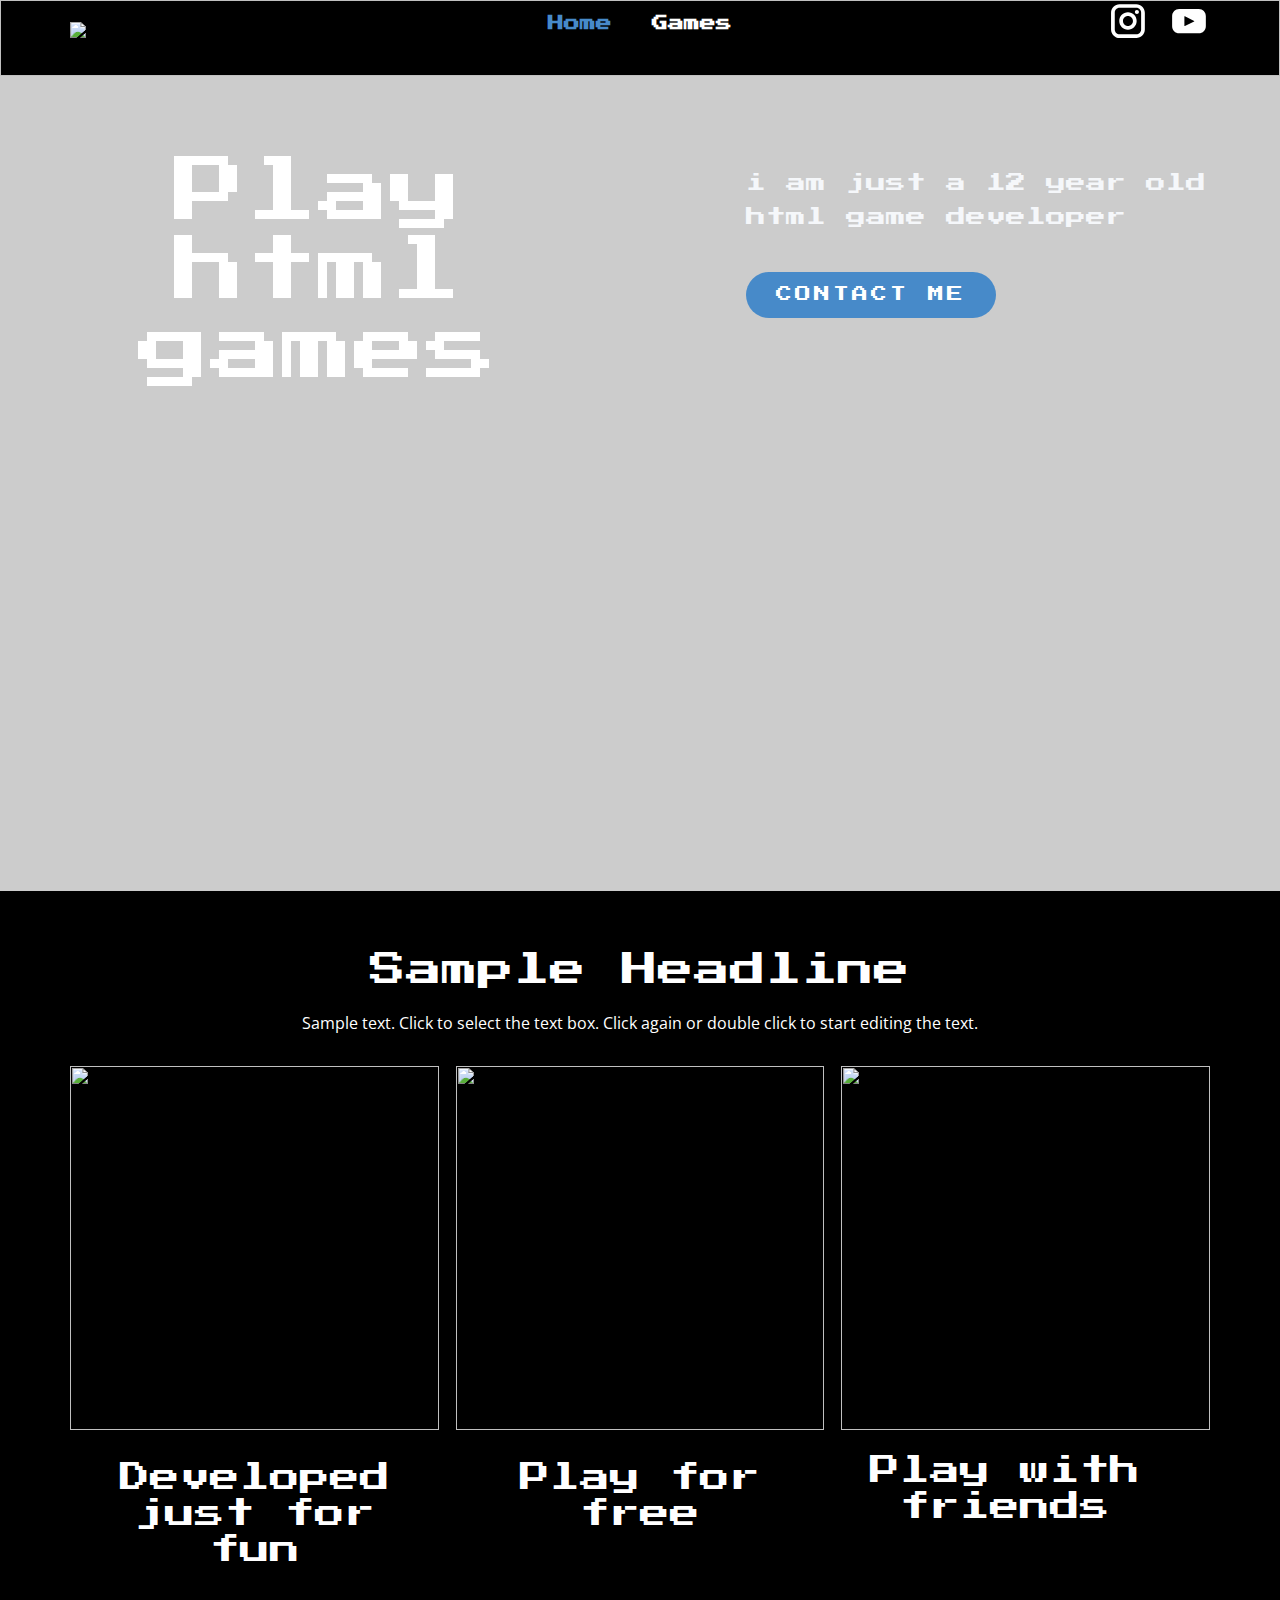
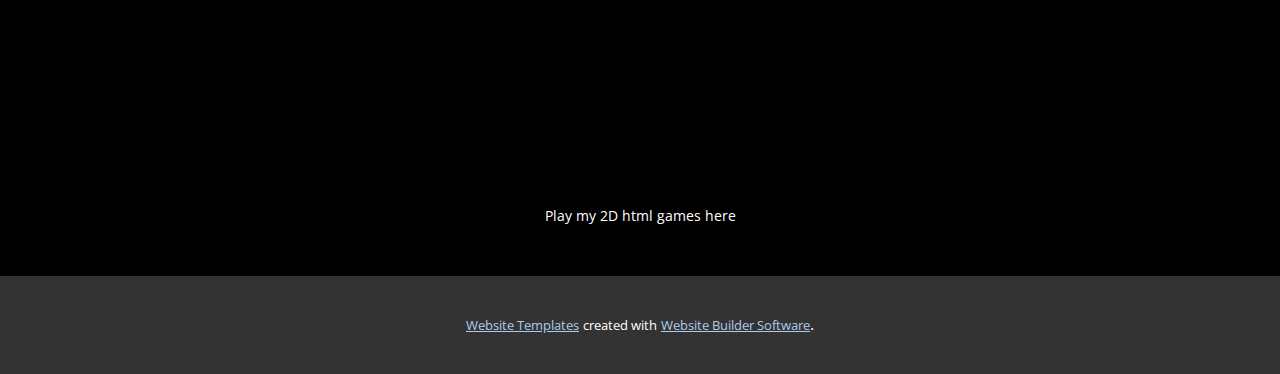
==== Home.html @ 95b63846 "Add files via upload" ====
<!DOCTYPE html>
<html style="font-size: 16px;">
  <head>
    <meta name="viewport" content="width=device-width, initial-scale=1.0">
    <meta charset="utf-8">
    <meta name="keywords" content="Play html games, Key Features, Sample Headline">
    <meta name="description" content="">
    <meta name="page_type" content="np-template-header-footer-from-plugin">
    <title>Home</title>
    <link rel="stylesheet" href="nicepage.css" media="screen">
<link rel="stylesheet" href="Home.css" media="screen">
    <script class="u-script" type="text/javascript" src="jquery.js" defer=""></script>
    <script class="u-script" type="text/javascript" src="nicepage.js" defer=""></script>
    <meta name="generator" content="Nicepage 3.2.3, nicepage.com">
    <link id="u-theme-google-font" rel="stylesheet" href="https://fonts.googleapis.com/css?family=Roboto:100,100i,300,300i,400,400i,500,500i,700,700i,900,900i|Open+Sans:300,300i,400,400i,600,600i,700,700i,800,800i">
    <link id="u-page-google-font" rel="stylesheet" href="https://fonts.googleapis.com/css?family=Press+Start+2P:400">
    
    
    
    <script type="application/ld+json">{
		"@context": "http://schema.org",
		"@type": "Organization",
		"name": "",
		"url": "index.html",
		"logo": "images/kingybuw.png",
		"sameAs": [
				"#"
		]
}</script>
    <meta property="og:title" content="Home">
    <meta property="og:type" content="website">
    <meta name="theme-color" content="#478ac9">
    <link rel="canonical" href="index.html">
    <meta property="og:url" content="index.html">
  </head>
  <body class="u-body"><header class="u-align-center-xs u-black u-border-1 u-border-grey-25 u-clearfix u-header u-header" id="sec-7e90"><div class="u-clearfix u-sheet u-sheet-1">
        <a href="https://nicepage.com" class="u-image u-logo u-image-1" title="Home">
          <img src="images/kingybuw.png" class="u-logo-image u-logo-image-1" data-image-width="213.3336">
        </a>
        <nav class="u-align-left u-menu u-menu-dropdown u-nav-spacing-25 u-offcanvas u-menu-1">
          <div class="menu-collapse u-custom-font" style="font-family: &quot;Press Start 2P&quot;; font-size: 1rem; letter-spacing: 0px; font-weight: 700;">
            <a class="u-button-style u-custom-left-right-menu-spacing u-custom-padding-bottom u-custom-text-active-color u-custom-text-hover-color u-custom-top-bottom-menu-spacing u-nav-link u-text-white" href="#" style="padding: 4px 0px; font-size: calc(1em + 8px);">
              <svg class="u-svg-link" preserveAspectRatio="xMidYMin slice" viewBox="0 0 302 302" style=""><use xmlns:xlink="http://www.w3.org/1999/xlink" xlink:href="#svg-7b92"></use></svg>
              <svg xmlns="http://www.w3.org/2000/svg" xmlns:xlink="http://www.w3.org/1999/xlink" version="1.1" id="svg-7b92" x="0px" y="0px" viewBox="0 0 302 302" style="enable-background:new 0 0 302 302;" xml:space="preserve" class="u-svg-content"><g><rect y="36" width="302" height="30"></rect><rect y="236" width="302" height="30"></rect><rect y="136" width="302" height="30"></rect>
</g><g></g><g></g><g></g><g></g><g></g><g></g><g></g><g></g><g></g><g></g><g></g><g></g><g></g><g></g><g></g></svg>
            </a>
          </div>
          <div class="u-custom-menu u-nav-container">
            <ul class="u-custom-font u-nav u-spacing-20 u-unstyled u-nav-1"><li class="u-nav-item"><a class="u-button-style u-nav-link u-text-active-palette-1-base u-text-white" href="Home.html" style="padding: 10px;">Home</a>
</li><li class="u-nav-item"><a class="u-button-style u-nav-link u-text-active-palette-1-base u-text-white" href="Seite-2.html" style="padding: 10px;">Games</a>
</li></ul>
          </div>
          <div class="u-custom-menu u-nav-container-collapse">
            <div class="u-align-center u-black u-container-style u-inner-container-layout u-opacity u-opacity-95 u-sidenav">
              <div class="u-sidenav-overflow">
                <div class="u-menu-close"></div>
                <ul class="u-align-center u-nav u-popupmenu-items u-unstyled u-nav-2"><li class="u-nav-item"><a class="u-button-style u-nav-link" href="Home.html">Home</a>
</li><li class="u-nav-item"><a class="u-button-style u-nav-link" href="Seite-2.html">Games</a>
</li></ul>
              </div>
            </div>
            <div class="u-black u-menu-overlay u-opacity u-opacity-70"></div>
          </div>
        </nav>
        <div class="u-social-icons u-spacing-19 u-text-body-alt-color u-social-icons-1">
          <a class="u-social-url" target="_blank" href=""><span class="u-icon u-icon-circle u-social-instagram u-social-type-logo u-icon-1"><svg class="u-svg-link" preserveAspectRatio="xMidYMin slice" viewBox="0 0 112 112" style=""><use xmlns:xlink="http://www.w3.org/1999/xlink" xlink:href="#svg-2a57"></use></svg><svg xmlns="http://www.w3.org/2000/svg" xmlns:xlink="http://www.w3.org/1999/xlink" version="1.1" xml:space="preserve" class="u-svg-content" viewBox="0 0 112 112" x="0px" y="0px" id="svg-2a57"><path d="M55.9,32.9c-12.8,0-23.2,10.4-23.2,23.2s10.4,23.2,23.2,23.2s23.2-10.4,23.2-23.2S68.7,32.9,55.9,32.9z M55.9,69.4c-7.4,0-13.3-6-13.3-13.3c-0.1-7.4,6-13.3,13.3-13.3s13.3,6,13.3,13.3C69.3,63.5,63.3,69.4,55.9,69.4z"></path><path d="M79.7,26.8c-3,0-5.4,2.5-5.4,5.4s2.5,5.4,5.4,5.4c3,0,5.4-2.5,5.4-5.4S82.7,26.8,79.7,26.8z"></path><path d="M78.2,11H33.5C21,11,10.8,21.3,10.8,33.7v44.7c0,12.6,10.2,22.8,22.7,22.8h44.7c12.6,0,22.7-10.2,22.7-22.7 V33.7C100.8,21.1,90.6,11,78.2,11z M91,78.4c0,7.1-5.8,12.8-12.8,12.8H33.5c-7.1,0-12.8-5.8-12.8-12.8V33.7 c0-7.1,5.8-12.8,12.8-12.8h44.7c7.1,0,12.8,5.8,12.8,12.8V78.4z"></path></svg></span>
          </a>
          <a class="u-social-url" target="_blank" href="#"><span class="u-icon u-icon-circle u-social-type-logo u-social-youtube u-icon-2"><svg class="u-svg-link" preserveAspectRatio="xMidYMin slice" viewBox="0 0 112 112" style=""><use xmlns:xlink="http://www.w3.org/1999/xlink" xlink:href="#svg-ed78"></use></svg><svg xmlns="http://www.w3.org/2000/svg" xmlns:xlink="http://www.w3.org/1999/xlink" version="1.1" xml:space="preserve" class="u-svg-content" viewBox="0 0 112 112" x="0px" y="0px" id="svg-ed78"><path d="M82.3,24H29.7C19.3,24,11,32.5,11,43v26.7c0,10.5,8.3,19,18.7,19h52.5c10.3,0,18.7-8.5,18.7-19V43 C101,32.5,92.7,24,82.3,24L82.3,24z M69.7,57.6L45.1,69.5c-0.7,0.2-1.4-0.2-1.4-0.8V44.1c0-0.7,0.8-1.3,1.4-0.8l24.6,12.6 C70.4,56.2,70.4,57.3,69.7,57.6L69.7,57.6z"></path></svg></span>
          </a>
        </div>
      </div></header>
    <section class="u-clearfix u-image u-shading u-section-1" id="carousel_1958">
      <div class="u-clearfix u-sheet u-sheet-1">
        <div class="u-clearfix u-expanded-width u-gutter-0 u-layout-spacing-vertical u-layout-wrap u-layout-wrap-1">
          <div class="u-gutter-0 u-layout">
            <div class="u-layout-row">
              <div class="u-size-34-lg u-size-34-xl u-size-35-md u-size-35-sm u-size-35-xs">
                <div class="u-layout-col">
                  <div class="u-container-style u-layout-cell u-left-cell u-size-30 u-layout-cell-1">
                    <div class="u-container-layout u-container-layout-1">
                      <h1 class="u-align-center u-custom-font u-text u-title u-text-1">Play html games</h1>
                    </div>
                  </div>
                  <div class="u-align-left u-container-style u-layout-cell u-left-cell u-size-30 u-layout-cell-2">
                    <div class="u-container-layout u-container-layout-2"></div>
                  </div>
                </div>
              </div>
              <div class="u-size-25-md u-size-25-sm u-size-25-xs u-size-26-lg u-size-26-xl">
                <div class="u-layout-row">
                  <div class="u-align-left u-container-style u-layout-cell u-right-cell u-size-60 u-layout-cell-3">
                    <div class="u-container-layout u-container-layout-3">
                      <p class="u-custom-font u-text u-text-palette-5-light-3 u-text-2">i am just a 12 year old html game developer<br>
                      </p>
                      <a href="mailto:felix.amadeus.wendt@gmail.com" class="u-btn u-btn-round u-button-style u-custom-font u-palette-1-base u-radius-50 u-btn-1">Contact me</a>
                    </div>
                  </div>
                </div>
              </div>
            </div>
          </div>
        </div>
      </div>
    </section>
    <section class="u-align-center u-black u-clearfix u-section-2" src="" id="sec-cd96">
      <div class="u-clearfix u-sheet u-sheet-1">
        <h2 class="u-custom-font u-text u-text-1">Sample Headline</h2>
        <p class="u-text u-text-2">Sample text. Click to select the text box. Click again or double click to start editing the text.</p>
        <div class="u-expanded-width u-gallery u-layout-grid u-lightbox u-show-text-on-hover u-gallery-1">
          <div class="u-gallery-inner u-gallery-inner-1">
            <div class="u-effect-fade u-gallery-item">
              <div class="u-back-slide">
                <img class="u-back-image u-expanded" src="images/programmer.gif">
              </div>
              <div class="u-over-slide u-shading u-over-slide-1">
                <h3 class="u-gallery-heading"></h3>
                <p class="u-gallery-text"></p>
              </div>
            </div>
            <div class="u-effect-fade u-gallery-item">
              <div class="u-back-slide">
                <img class="u-back-image u-expanded" src="images/Play.gif">
              </div>
              <div class="u-over-slide u-shading u-over-slide-2">
                <h3 class="u-gallery-heading"></h3>
                <p class="u-gallery-text"></p>
              </div>
            </div>
            <div class="u-effect-fade u-gallery-item">
              <div class="u-back-slide">
                <img class="u-back-image u-expanded" src="images/playtogehter.gif">
              </div>
              <div class="u-over-slide u-shading u-over-slide-3">
                <h3 class="u-gallery-heading"></h3>
                <p class="u-gallery-text"></p>
              </div>
            </div>
          </div>
        </div>
        <h3 class="u-custom-font u-text u-text-3">Developed just for fun</h3>
        <h3 class="u-custom-font u-text u-text-4">Play for free</h3>
        <h3 class="u-custom-font u-text u-text-5">Play with friends</h3>
      </div>
    </section>
    
    
    <footer class="u-align-center u-black u-clearfix u-footer u-footer" id="sec-511f"><div class="u-clearfix u-sheet u-sheet-1">
        <p class="u-small-text u-text u-text-variant u-text-1">Play my 2D html games here</p>
      </div></footer>
    <section class="u-backlink u-clearfix u-grey-80">
      <a class="u-link" href="https://nicepage.com/website-templates" target="_blank">
        <span>Website Templates</span>
      </a>
      <p class="u-text">
        <span>created with</span>
      </p>
      <a class="u-link" href="https://nicepage.com/" target="_blank">
        <span>Website Builder Software</span>
      </a>. 
    </section>
  </body>
</html>
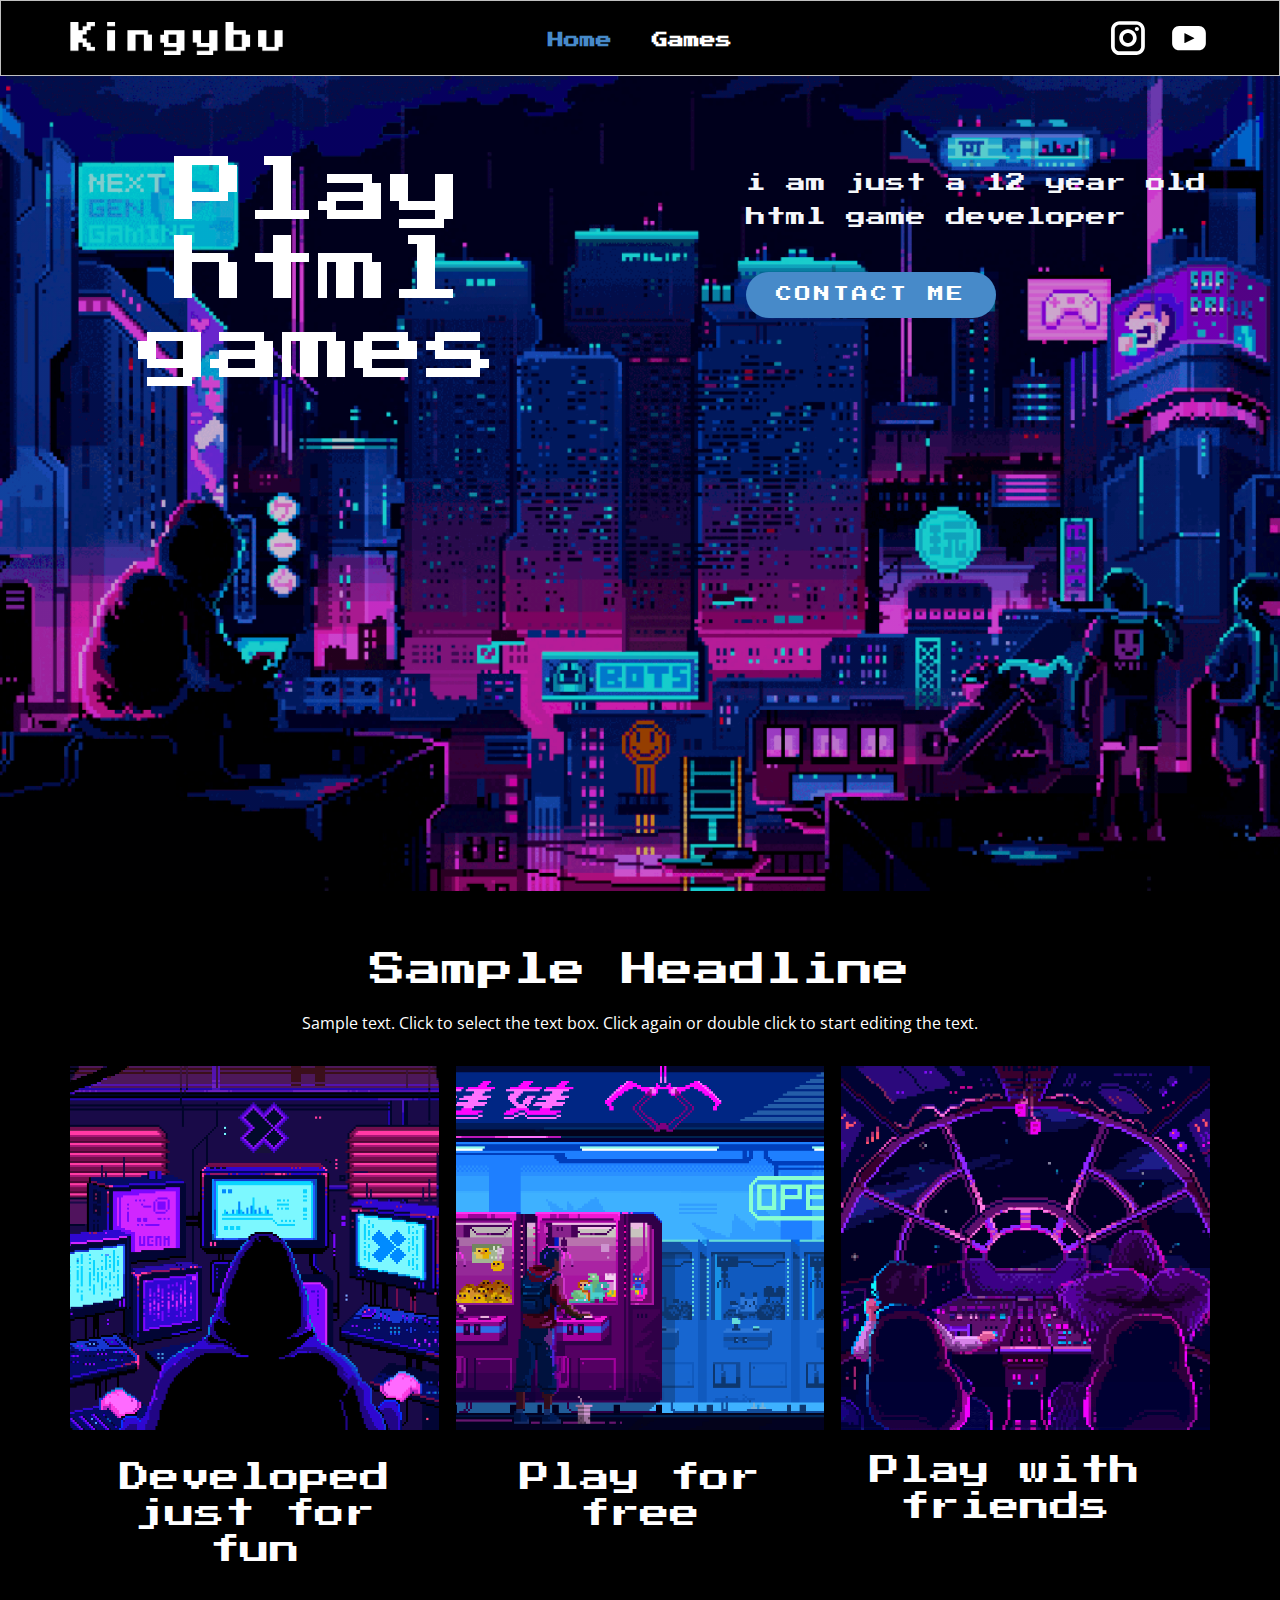
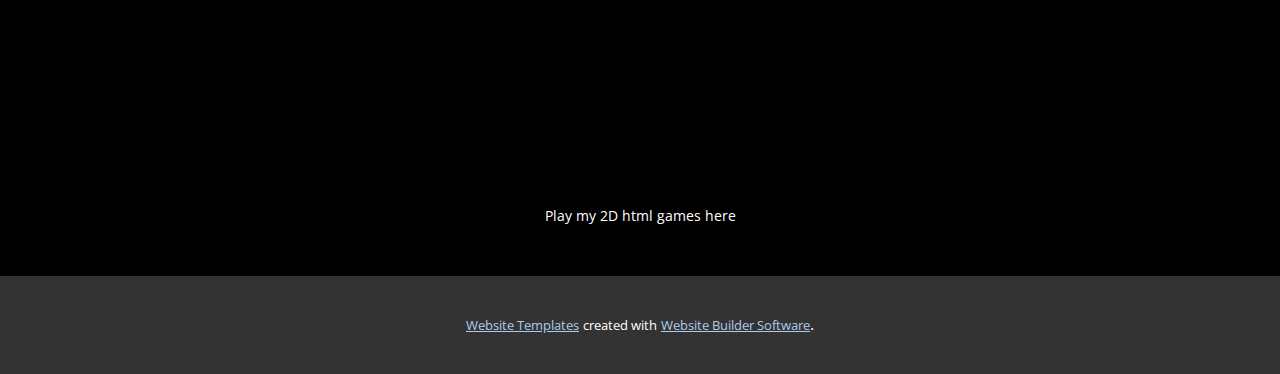
==== commit bbb61f61: "Update Home.html" ====
--- a/Home.html
+++ b/Home.html
@@ -47,7 +47,7 @@
           </div>
           <div class="u-custom-menu u-nav-container">
             <ul class="u-custom-font u-nav u-spacing-20 u-unstyled u-nav-1"><li class="u-nav-item"><a class="u-button-style u-nav-link u-text-active-palette-1-base u-text-white" href="Home.html" style="padding: 10px;">Home</a>
-</li><li class="u-nav-item"><a class="u-button-style u-nav-link u-text-active-palette-1-base u-text-white" href="Seite-2.html" style="padding: 10px;">Games</a>
+</li><li class="u-nav-item"><a class="u-button-style u-nav-link u-text-active-palette-1-base u-text-white" href="Games.html" style="padding: 10px;">Games</a>
 </li></ul>
           </div>
           <div class="u-custom-menu u-nav-container-collapse">
@@ -55,7 +55,7 @@
               <div class="u-sidenav-overflow">
                 <div class="u-menu-close"></div>
                 <ul class="u-align-center u-nav u-popupmenu-items u-unstyled u-nav-2"><li class="u-nav-item"><a class="u-button-style u-nav-link" href="Home.html">Home</a>
-</li><li class="u-nav-item"><a class="u-button-style u-nav-link" href="Seite-2.html">Games</a>
+</li><li class="u-nav-item"><a class="u-button-style u-nav-link" href="Games.html">Games</a>
 </li></ul>
               </div>
             </div>
@@ -159,4 +159,4 @@
       </a>. 
     </section>
   </body>
-</html>+</html>
